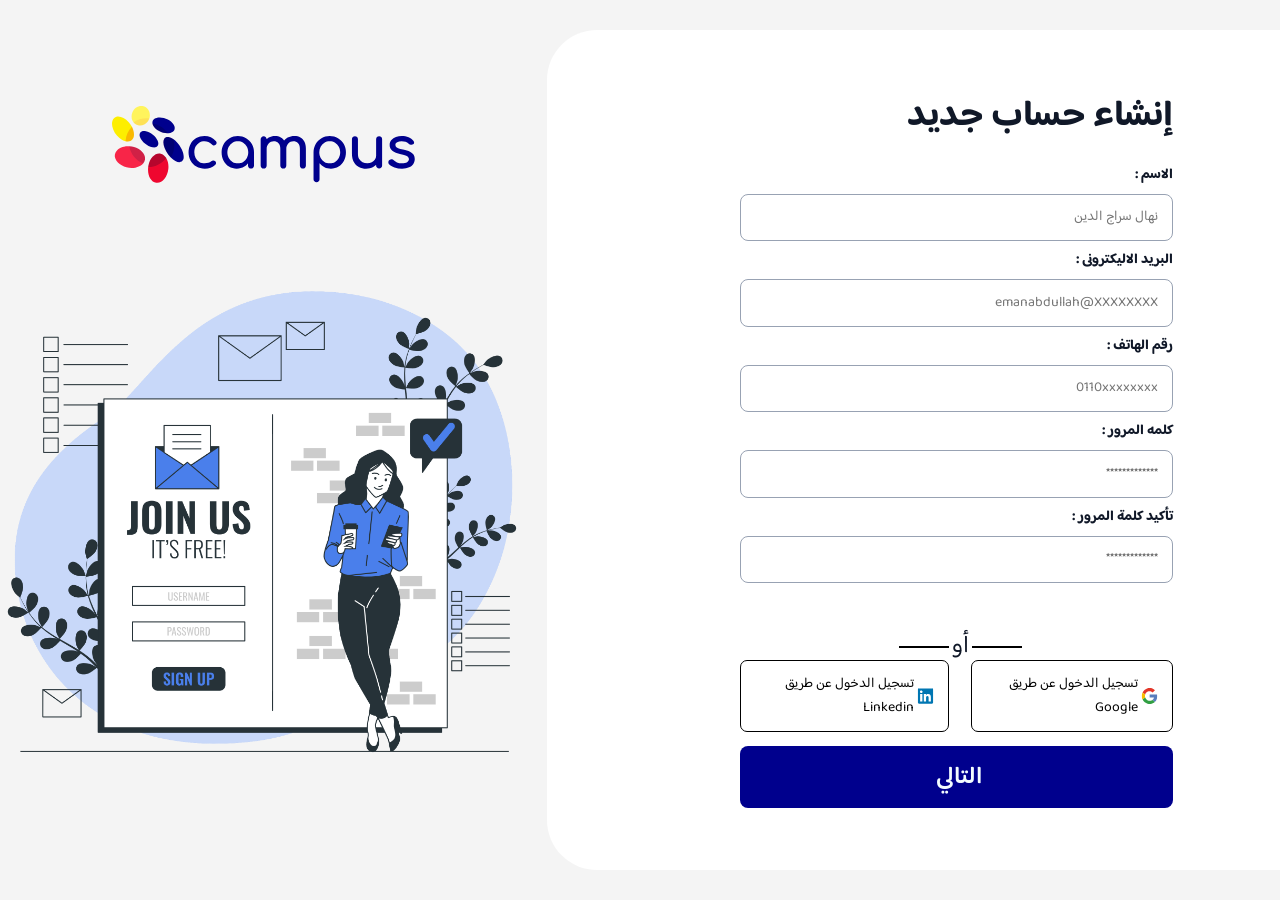
==== sign-up.html @ c1c559bb "sign-up page" ====
<!DOCTYPE html>
<html lang="en">
  <head>
    <meta charset="UTF-8" />
    <meta name="viewport" content="width=device-width, initial-scale=1.0" />
    <link rel="stylesheet" href="/css/all.min.css" />
    <link rel="stylesheet" href="/css/normalies.css" />
    <link rel="stylesheet" href="/css/sign-up.css" />
    <link
      href="https://fonts.googleapis.com/css2?family=Baloo+Bhaijaan+2:wght@400..800&family=Roboto:ital,wght@0,100;0,300;0,400;0,500;0,700;0,900;1,100;1,300;1,400;1,500;1,700;1,900&family=Rubik:ital,wght@0,300..900;1,300..900&family=Sour+Gummy:ital,wght@0,100..900;1,100..900&display=swap"
      rel="stylesheet"
    />

    <link
      href="https://fonts.googleapis.com/css2?family=Baloo+Bhaijaan+2:wght@400..800&family=Poppins:ital,wght@0,100;0,200;0,300;0,400;0,500;0,600;0,700;0,800;0,900;1,100;1,200;1,300;1,400;1,500;1,600;1,700;1,800;1,900&family=Roboto:ital,wght@0,100;0,300;0,400;0,500;0,700;0,900;1,100;1,300;1,400;1,500;1,700;1,900&family=Rubik:ital,wght@0,300..900;1,300..900&family=Sour+Gummy:ital,wght@0,100..900;1,100..900&display=swap"
      rel="stylesheet"
    />
    <title>sign up</title>
  </head>
  <body>
    <div class="sign-up">
      <div class="content">
        <h1>إنشاء حساب جديد</h1>
        <form class="sign-up-form">
          <div>
            <div>
              <label for="name"> الاسم :</label>
              <input
                type="text"
                id="name"
                required
                class="text-color"
                placeholder="نهال سراج الدين "
              />
            </div>
            <div>
              <label for="email">البريد الاليكترونى :</label>
              <input
                type="email"
                id="email"
                required
                class="text-color"
                placeholder="emanabdullah@XXXXXXXX"
              />
            </div>
            <div>
              <label for="phone"> رقم الهاتف :</label>
              <input
                type="tel"
                id="phone"
                required
                class="text-color"
                placeholder="0110xxxxxxxx"
              />
            </div>
            <div>
              <label for="password">كلمه المرور :</label>
              <input
                type="text"
                id="password"
                required
                class="text-color"
                placeholder="*************"
              />
            </div>
            <div>
              <label for="password-confirm"> تأكيد كلمة المرور :</label>
              <input
                type="text"
                id="password-confirm"
                required
                class="text-color"
                placeholder="*************"
              />
            </div>
          </div>
          <div>
            <span class="span2">أو</span>
            <div class="other-methods">
              <div class="google">
                <img src="/images/devicon_google.svg" alt="google" />
                <p>تسجيل الدخول عن طريق Google</p>
              </div>
              <div class="linkedin">
                <img src="/images/devicon_linkedin.svg" alt="linkedin" />
                <p>تسجيل الدخول عن طريق Linkedin</p>
              </div>
            </div>
            <input type="submit" value="التالي " />
          </div>
        </form>
      </div>
      <div class="image">
        <div class="log-in-logo">
          <img src="/images/Group.svg" alt="logo" />
          <img src="/images/Group (1).svg" alt="logo" />
        </div>
        <img src="/images/d9820f5512a57152288c97fc61b2a357.png" alt="Frame" />
      </div>
    </div>
    <script src="sign-up.js"></script>
  </body>
</html>
---- css/normalies.css ----
/*! normalize.css v8.0.1 | MIT License | github.com/necolas/normalize.css */

/* Document
   ========================================================================== */

/**
 * 1. Correct the line height in all browsers.
 * 2. Prevent adjustments of font size after orientation changes in iOS.
 */

 html {
    line-height: 1.15; /* 1 */
    -webkit-text-size-adjust: 100%; /* 2 */
  }
  
  /* Sections
     ========================================================================== */
  
  /**
   * Remove the margin in all browsers.
   */
  
  body {
    margin: 0;
  }
  
  /**
   * Render the `main` element consistently in IE.
   */
  
  main {
    display: block;
  }
  
  /**
   * Correct the font size and margin on `h1` elements within `section` and
   * `article` contexts in Chrome, Firefox, and Safari.
   */
  
  h1 {
    font-size: 2em;
    margin: 0.67em 0;
  }
  
  /* Grouping content
     ========================================================================== */
  
  /**
   * 1. Add the correct box sizing in Firefox.
   * 2. Show the overflow in Edge and IE.
   */
  
  hr {
    box-sizing: content-box; /* 1 */
    height: 0; /* 1 */
    overflow: visible; /* 2 */
  }
  
  /**
   * 1. Correct the inheritance and scaling of font size in all browsers.
   * 2. Correct the odd `em` font sizing in all browsers.
   */
  
  pre {
    font-family: monospace, monospace; /* 1 */
    font-size: 1em; /* 2 */
  }
  
  /* Text-level semantics
     ========================================================================== */
  
  /**
   * Remove the gray background on active links in IE 10.
   */
  
  a {
    background-color: transparent;
  }
  
  /**
   * 1. Remove the bottom border in Chrome 57-
   * 2. Add the correct text decoration in Chrome, Edge, IE, Opera, and Safari.
   */
  
  abbr[title] {
    border-bottom: none; /* 1 */
    text-decoration: underline; /* 2 */
    text-decoration: underline dotted; /* 2 */
  }
  
  /**
   * Add the correct font weight in Chrome, Edge, and Safari.
   */
  
  b,
  strong {
    font-weight: bolder;
  }
  
  /**
   * 1. Correct the inheritance and scaling of font size in all browsers.
   * 2. Correct the odd `em` font sizing in all browsers.
   */
  
  code,
  kbd,
  samp {
    font-family: monospace, monospace; /* 1 */
    font-size: 1em; /* 2 */
  }
  
  /**
   * Add the correct font size in all browsers.
   */
  
  small {
    font-size: 80%;
  }
  
  /**
   * Prevent `sub` and `sup` elements from affecting the line height in
   * all browsers.
   */
  
  sub,
  sup {
    font-size: 75%;
    line-height: 0;
    position: relative;
    vertical-align: baseline;
  }
  
  sub {
    bottom: -0.25em;
  }
  
  sup {
    top: -0.5em;
  }
  
  /* Embedded content
     ========================================================================== */
  
  /**
   * Remove the border on images inside links in IE 10.
   */
  
  img {
    border-style: none;
  }
  
  /* Forms
     ========================================================================== */
  
  /**
   * 1. Change the font styles in all browsers.
   * 2. Remove the margin in Firefox and Safari.
   */
  
  button,
  input,
  optgroup,
  select,
  textarea {
    font-family: inherit; /* 1 */
    font-size: 100%; /* 1 */
    line-height: 1.15; /* 1 */
    margin: 0; /* 2 */
  }
  
  /**
   * Show the overflow in IE.
   * 1. Show the overflow in Edge.
   */
  
  button,
  input { /* 1 */
    overflow: visible;
  }
  
  /**
   * Remove the inheritance of text transform in Edge, Firefox, and IE.
   * 1. Remove the inheritance of text transform in Firefox.
   */
  
  button,
  select { /* 1 */
    text-transform: none;
  }
  
  /**
   * Correct the inability to style clickable types in iOS and Safari.
   */
  
  button,
  [type="button"],
  [type="reset"],
  [type="submit"] {
    -webkit-appearance: button;
  }
  
  /**
   * Remove the inner border and padding in Firefox.
   */
  
  button::-moz-focus-inner,
  [type="button"]::-moz-focus-inner,
  [type="reset"]::-moz-focus-inner,
  [type="submit"]::-moz-focus-inner {
    border-style: none;
    padding: 0;
  }
  
  /**
   * Restore the focus styles unset by the previous rule.
   */
  
  button:-moz-focusring,
  [type="button"]:-moz-focusring,
  [type="reset"]:-moz-focusring,
  [type="submit"]:-moz-focusring {
    outline: 1px dotted ButtonText;
  }
  
  /**
   * Correct the padding in Firefox.
   */
  
  fieldset {
    padding: 0.35em 0.75em 0.625em;
  }
  
  /**
   * 1. Correct the text wrapping in Edge and IE.
   * 2. Correct the color inheritance from `fieldset` elements in IE.
   * 3. Remove the padding so developers are not caught out when they zero out
   *    `fieldset` elements in all browsers.
   */
  
  legend {
    box-sizing: border-box; /* 1 */
    color: inherit; /* 2 */
    display: table; /* 1 */
    max-width: 100%; /* 1 */
    padding: 0; /* 3 */
    white-space: normal; /* 1 */
  }
  
  /**
   * Add the correct vertical alignment in Chrome, Firefox, and Opera.
   */
  
  progress {
    vertical-align: baseline;
  }
  
  /**
   * Remove the default vertical scrollbar in IE 10+.
   */
  
  textarea {
    overflow: auto;
  }
  
  /**
   * 1. Add the correct box sizing in IE 10.
   * 2. Remove the padding in IE 10.
   */
  
  [type="checkbox"],
  [type="radio"] {
    box-sizing: border-box; /* 1 */
    padding: 0; /* 2 */
  }
  
  /**
   * Correct the cursor style of increment and decrement buttons in Chrome.
   */
  
  [type="number"]::-webkit-inner-spin-button,
  [type="number"]::-webkit-outer-spin-button {
    height: auto;
  }
  
  /**
   * 1. Correct the odd appearance in Chrome and Safari.
   * 2. Correct the outline style in Safari.
   */
  
  [type="search"] {
    -webkit-appearance: textfield; /* 1 */
    outline-offset: -2px; /* 2 */
  }
  
  /**
   * Remove the inner padding in Chrome and Safari on macOS.
   */
  
  [type="search"]::-webkit-search-decoration {
    -webkit-appearance: none;
  }
  
  /**
   * 1. Correct the inability to style clickable types in iOS and Safari.
   * 2. Change font properties to `inherit` in Safari.
   */
  
  ::-webkit-file-upload-button {
    -webkit-appearance: button; /* 1 */
    font: inherit; /* 2 */
  }
  
  /* Interactive
     ========================================================================== */
  
  /*
   * Add the correct display in Edge, IE 10+, and Firefox.
   */
  
  details {
    display: block;
  }
  
  /*
   * Add the correct display in all browsers.
   */
  
  summary {
    display: list-item;
  }
  
  /* Misc
     ========================================================================== */
  
  /**
   * Add the correct display in IE 10+.
   */
  
  template {
    display: none;
  }
  
  /**
   * Add the correct display in IE 10.
   */
  
  [hidden] {
    display: none;
  }
---- css/sign-up.css ----
body {
  direction: rtl;
}
* {
  box-sizing: border-box;
}
:root {
  --Gray600: #475467;
  --Mailn-color: #00008d;
  --Gray-900: #101828;
  --White: #fff;
  --main-color: #0000b8;
  --Gray800: var(--Gray-900) #1d2939;
  --Gray500: #667085;
  --Gray400: #98a2b3;
}
.sign-up {
  display: flex;
  justify-content: space-between;
  align-items: center;
  min-height: 100vh;
  /* height: 100vh; */
  box-sizing: border-box;
  background-color: #f4f4f4;
  overflow: hidden;
}
.sign-up h1 {
  color: var(--Gray-900, #101828);
  text-align: right;
  font-family: "Baloo Bhaijaan 2";
  font-size: 36px;
  font-style: normal;
  font-weight: 700;
  line-height: normal;
  margin: 0;
  margin-bottom: 1.11vw;
}
.sign-up .image {
  width: 41.11vw;
  text-align: center;
  height: 100%;
  display: flex;
  flex-direction: column;
  justify-content: space-evenly;
  gap: 80px;
}
.sign-up .image img {
  max-width: 100%;
  max-height: 100%;
  object-fit: contain;
}
.sign-up .image .sign-up-logo {
  padding: 40px 20px 20px;
  display: flex;
  justify-content: center;
  align-items: center;
  align-self: stretch;
}
.sign-up .content {
  height: 100%;
  padding: 4.44vw 8.33vw 4.86vw 15.07vw;
  width: 57.29vw;
  border-bottom-left-radius: 50px;
  border-top-left-radius: 50px;
  background: var(--White, #fff);
}
@media (max-width: 1000px) {
  .sign-up .image {
    display: none;
  }
  .sign-up .content {
    width: 100%;
    /* padding: 16px; */
  }
}
.sign-up .content form {
  display: flex;
  flex-direction: column;
  justify-content: space-between;
}
.sign-up .content form div {
  display: flex;
  flex-direction: column;
  gap: 0.56vw;
}
.sign-up .content form div label {
  color: var(--Gray-900, #101828);
  text-align: right;
  font-family: "Baloo Bhaijaan 2";
  font-size: 14px;
  font-style: normal;
  font-weight: 700;
  line-height: normal;
}
.sign-up .content form div input,
.sign-up .content form div select,
.sign-up .content form div textarea {
  padding: 0.83vw 1.11vw;
  outline: none;
  border-radius: 8px;
  border: 1px solid var(--Gray400, #98a2b3);
  background: #fff;
  overflow: hidden;
}
.sign-up .content form div textarea {
  resize: none;
  height: 6.18vw;
}

.sign-up .content form div select {
  appearance: none;
  background-image: url(/images/arrow-down.svg);
  background-repeat: no-repeat;
  background-position: 1.11vw 0.83vw;
}
.text-color {
  color: var(--Gray500, #667085);
  text-align: right;
  /* Mid- Body/Medium Body - Regula */
  font-family: "Baloo Bhaijaan 2";
  font-size: 14px;
  font-style: normal;
  font-weight: 400;
  line-height: normal;
}
.sign-up .content .span2 {
  color: var(--Gray-900, #101828);
  text-align: center;
  font-family: "Baloo Bhaijaan 2";
  font-size: 24px;
  font-weight: 400;
  display: block;
  margin: 3.89vw auto -0.56vw;
  position: relative;
  left: 0.28vw;
}
.sign-up .content .span2::after {
  left: 20px;
}
.sign-up .content .span2::before {
  right: 20px;
}
.sign-up .content .span2::after,
.sign-up .content .span2::before {
  position: absolute;
  content: "";
  width: 50px;
  height: 2px;
  background-color: #000;
  top: 50%;
  transform: translateY(-50%);
}

.sign-up .content .other-methods {
  display: flex;
  align-items: center;
  gap: 1.67vw;
  flex-direction: row;
  justify-content: space-between;
}
.sign-up .content .other-methods div p {
  margin: 0;
  color: #000;
  font-family: "Baloo Bhaijaan 2";
  font-size: 14px;
  font-style: normal;
  font-weight: 400;
  line-height: normal;
}
.sign-up .content .other-methods div {
  display: flex;
  flex-direction: row;
  padding: 0.83vw 1.11vw;
  align-items: center;
  gap: 0.28vw;
  cursor: pointer;
  border-radius: 7px;
  border: 1px solid;
}
.sign-up .content form input[type="submit"] {
  display: flex;
  padding: 0.83vw 1.11vw;
  justify-content: center;
  align-items: center;
  border-radius: 8px;
  background: var(--Mailn-color, #00008d);
  border: none;
  margin-top: 0.56vw;
  color: #f3fcff;
  text-align: center;
  /* H6/H6-Semi Bold */
  font-family: "Baloo Bhaijaan 2";
  font-size: 24px;
  font-style: normal;
  font-weight: 600;
  line-height: normal;
  cursor: pointer;
}
.mar-top {
  margin-top: 9.16vw !important;
}
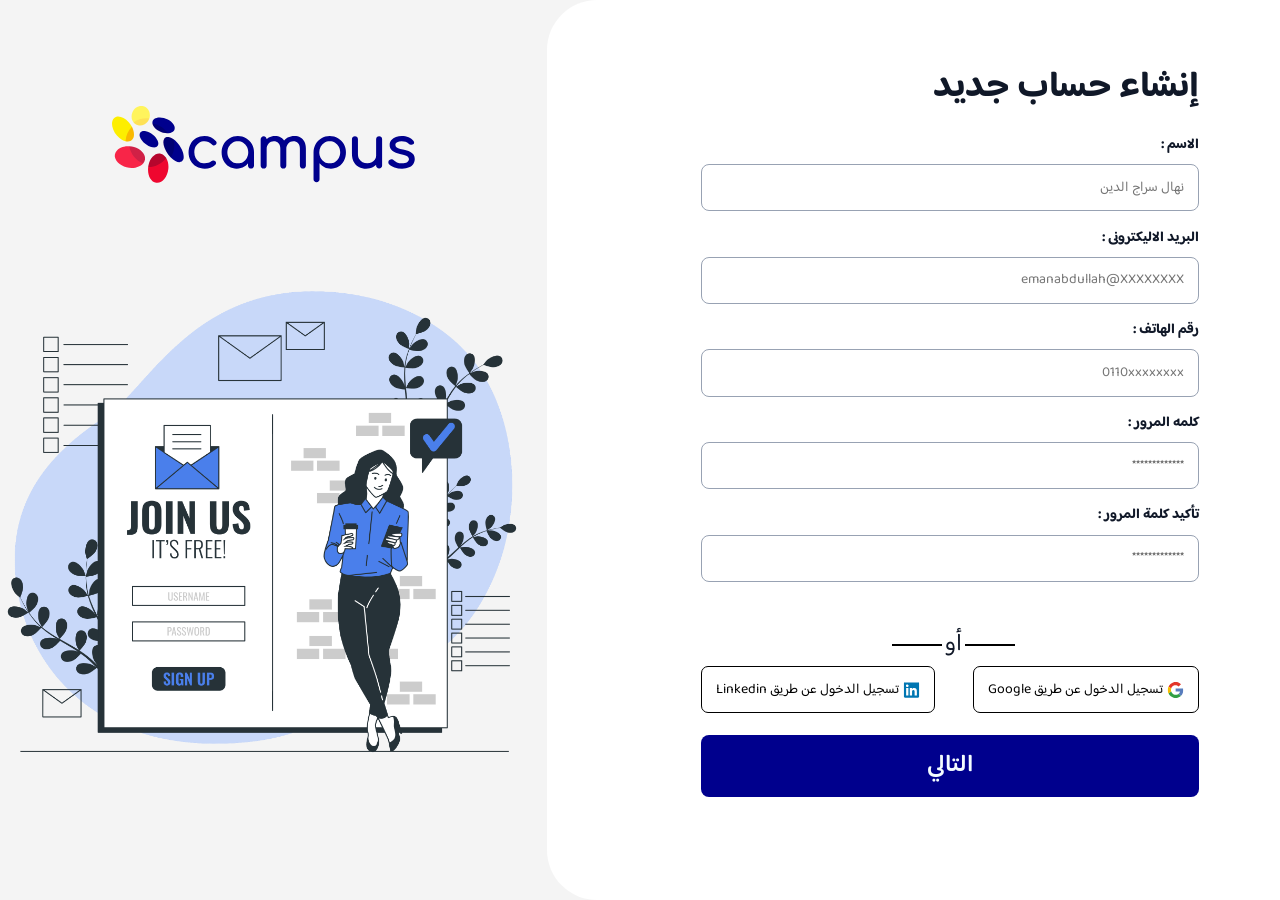
==== commit 68479421: "sign-up" ====
--- a/sign-up.html
+++ b/sign-up.html
@@ -20,76 +20,129 @@
   <body>
     <div class="sign-up">
       <div class="content">
-        <h1>إنشاء حساب جديد</h1>
         <form class="sign-up-form">
-          <div>
+          <div class="sign-up1">
             <div>
-              <label for="name"> الاسم :</label>
-              <input
-                type="text"
-                id="name"
-                required
-                class="text-color"
-                placeholder="نهال سراج الدين "
-              />
+              <h1>إنشاء حساب جديد</h1>
+              <div class="input-field">
+                <label for="name"> الاسم :</label>
+                <input
+                  required
+                  type="text"
+                  name="userName"
+                  id="user-name"
+                  class="text-color"
+                  placeholder="نهال سراج الدين "
+                />
+              </div>
+              <div class="input-field">
+                <label for="email">البريد الاليكترونى :</label>
+                <input
+                  required
+                  type="email"
+                  id="email"
+                  name="email"
+                  class="text-color"
+                  placeholder="emanabdullah@XXXXXXXX"
+                />
+              </div>
+              <div class="input-field">
+                <label for="phone"> رقم الهاتف :</label>
+                <input
+                  required
+                  type="tel"
+                  id="phone"
+                  name="phone"
+                  class="text-color"
+                  placeholder="0110xxxxxxxx"
+                />
+              </div>
+              <div class="input-field">
+                <label for="password">كلمه المرور :</label>
+                <input
+                  required
+                  type="password"
+                  id="password"
+                  name="password"
+                  class="text-color"
+                  placeholder="*************"
+                />
+              </div>
+              <div class="input-field">
+                <label for="password-confirm"> تأكيد كلمة المرور :</label>
+                <input
+                  required
+                  type="password"
+                  id="password-confirm"
+                  name="passwordConfirm"
+                  class="text-color"
+                  placeholder="*************"
+                />
+              </div>
             </div>
             <div>
-              <label for="email">البريد الاليكترونى :</label>
-              <input
-                type="email"
-                id="email"
-                required
-                class="text-color"
-                placeholder="emanabdullah@XXXXXXXX"
-              />
-            </div>
-            <div>
-              <label for="phone"> رقم الهاتف :</label>
-              <input
-                type="tel"
-                id="phone"
-                required
-                class="text-color"
-                placeholder="0110xxxxxxxx"
-              />
-            </div>
-            <div>
-              <label for="password">كلمه المرور :</label>
-              <input
-                type="text"
-                id="password"
-                required
-                class="text-color"
-                placeholder="*************"
-              />
-            </div>
-            <div>
-              <label for="password-confirm"> تأكيد كلمة المرور :</label>
-              <input
-                type="text"
-                id="password-confirm"
-                required
-                class="text-color"
-                placeholder="*************"
-              />
+              <span class="span2">أو</span>
+              <div class="other-methods">
+                <div class="google">
+                  <img src="/images/devicon_google.svg" alt="google" />
+                  <p>تسجيل الدخول عن طريق Google</p>
+                </div>
+                <div class="linkedin">
+                  <img src="/images/devicon_linkedin.svg" alt="linkedin" />
+                  <p>تسجيل الدخول عن طريق Linkedin</p>
+                </div>
+              </div>
+              <input type="button" value="التالي" id="next" class="next" />
             </div>
           </div>
-          <div>
-            <span class="span2">أو</span>
-            <div class="other-methods">
-              <div class="google">
-                <img src="/images/devicon_google.svg" alt="google" />
-                <p>تسجيل الدخول عن طريق Google</p>
+          <div class="sign-up2 heddin-form">
+            <div>
+              <h1>إنشاء حساب جديد</h1>
+              <div class="input-field">
+                <label for="gender"> الجنس :</label>
+                <select name="gender" id="gender" class="text-color">
+                  <option value="female">انثى</option>
+                  <option value="male">ذكر</option>
+                </select>
               </div>
-              <div class="linkedin">
-                <img src="/images/devicon_linkedin.svg" alt="linkedin" />
-                <p>تسجيل الدخول عن طريق Linkedin</p>
+              <div class="input-field">
+                <label for="country">البلد :</label>
+                <input
+                  name="country"
+                  type="text"
+                  id="country"
+                  class="text-color"
+                  placeholder="جمهورية مصر العربية "
+                />
+              </div>
+              <div class="input-field">
+                <label for="specialty"> التخصص :</label>
+                <select name="specialty" id="specialty" class="text-color">
+                  <option value="ui-designer">UI\UX Design</option>
+                  <option value="front-end">frontend developer</option>
+                </select>
+              </div>
+              <div class="input-field">
+                <label for="experience"> عدد سنوات الخبرة :</label>
+                <select name="experience" id="experience" class="text-color">
+                  <option value="one-three">1-3 سنين خبرة</option>
+                  <option value="three-five">3-5 سنين خبرة</option>
+                </select>
+              </div>
+              <div class="input-field">
+                <label for="about"> نبذة عني :</label>
+                <textarea
+                  name="about-me"
+                  id="about"
+                  placeholder="هذا النص هو مثال لنص يمكن أن يستبدل في نفس المساحة، لقد تم توليد هذا النص من مولد النص العربى، حيث يمكنك أن تولد مثل هذا النص أو العديد من النصوص الأخرى إضافة إلى زيادة عدد الحروف التى يولدها التطبيق"
+                ></textarea>
               </div>
             </div>
-            <input type="submit" value="التالي " />
+            <input type="submit" value="التالي " class="mar-top" />
           </div>
         </form>
       </div>
+
       <div class="image">
         <div class="log-in-logo">
           <img src="/images/Group.svg" alt="logo" />
--- a/css/sign-up.css
+++ b/css/sign-up.css
@@ -24,7 +24,7 @@
   background-color: #f4f4f4;
   overflow: hidden;
 }
-.sign-up h1 {
+.sign-up .content h1 {
   color: var(--Gray-900, #101828);
   text-align: right;
   font-family: "Baloo Bhaijaan 2";
@@ -33,7 +33,6 @@
   font-weight: 700;
   line-height: normal;
   margin: 0;
-  margin-bottom: 1.11vw;
 }
 .sign-up .image {
   width: 41.11vw;
@@ -57,31 +56,33 @@
   align-self: stretch;
 }
 .sign-up .content {
-  height: 100%;
-  padding: 4.44vw 8.33vw 4.86vw 15.07vw;
+  min-height: 100vh;
+  /* padding: 4.44vw 8.33vw 4.86vw 15.07vw; */
+  padding: 4.44vw 6.33vw 4.86vw 12.07vw;
   width: 57.29vw;
   border-bottom-left-radius: 50px;
   border-top-left-radius: 50px;
   background: var(--White, #fff);
 }
-@media (max-width: 1000px) {
-  .sign-up .image {
-    display: none;
-  }
-  .sign-up .content {
-    width: 100%;
-    /* padding: 16px; */
-  }
-}
-.sign-up .content form {
+
+.sign-up .content form > div {
   display: flex;
   flex-direction: column;
   justify-content: space-between;
-}
-.sign-up .content form div {
+  gap: 3.88vw;
+}
+.sign-up .content form > div > div {
+  display: flex;
+  flex-direction: column;
+  gap: 1.11vw;
+}
+.sign-up .content form div .input-field {
   display: flex;
   flex-direction: column;
   gap: 0.56vw;
+}
+.heddin-form {
+  display: none !important;
 }
 .sign-up .content form div label {
   color: var(--Gray-900, #101828);
@@ -111,7 +112,7 @@
   appearance: none;
   background-image: url(/images/arrow-down.svg);
   background-repeat: no-repeat;
-  background-position: 1.11vw 0.83vw;
+  background-position: 1.11vw 50%;
 }
 .text-color {
   color: var(--Gray500, #667085);
@@ -123,6 +124,9 @@
   font-weight: 400;
   line-height: normal;
 }
+.sign-up .content form > div > div:nth-child(2) {
+  gap: 0.56vw;
+}
 .sign-up .content .span2 {
   color: var(--Gray-900, #101828);
   text-align: center;
@@ -130,9 +134,10 @@
   font-size: 24px;
   font-weight: 400;
   display: block;
-  margin: 3.89vw auto -0.56vw;
+  margin: auto;
   position: relative;
   left: 0.28vw;
+  top: 0;
 }
 .sign-up .content .span2::after {
   left: 20px;
@@ -177,7 +182,8 @@
   border-radius: 7px;
   border: 1px solid;
 }
-.sign-up .content form input[type="submit"] {
+.sign-up .content form input[type="submit"],
+.sign-up .content form .next {
   display: flex;
   padding: 0.83vw 1.11vw;
   justify-content: center;
@@ -185,7 +191,7 @@
   border-radius: 8px;
   background: var(--Mailn-color, #00008d);
   border: none;
-  margin-top: 0.56vw;
+  margin-top: 1.11vw;
   color: #f3fcff;
   text-align: center;
   /* H6/H6-Semi Bold */
@@ -197,5 +203,93 @@
   cursor: pointer;
 }
 .mar-top {
-  margin-top: 9.16vw !important;
-}
+  margin-top: 4.45vw !important;
+}
+@media (max-width: 1024px) {
+  .sign-up .content {
+    padding: 5.46vw 2.34vw;
+  }
+  .sign-up .content form div textarea {
+    height: 10vw;
+  }
+}
+
+@media (max-width: 767px) {
+  .sign-up .image {
+    display: none;
+  }
+  .sign-up .content {
+    width: 100%;
+    padding: 12.26vw 4.26vw;
+  }
+  .sign-up .content h1 {
+    font-size: 28px;
+  }
+  .sign-up .content form > div > div {
+    padding: 2.26vw;
+  }
+  .sign-up .content form div .input-field {
+    gap: 1vw;
+  }
+  .sign-up .content form div input,
+  .sign-up .content form div select,
+  .sign-up .content form div textarea {
+    padding: 2vw 3vw;
+  }
+  .sign-up .content form div textarea {
+    height: 12vw;
+  }
+  .sign-up .content form input[type="submit"],
+  .sign-up .content form .next {
+    padding: 2vw 3vw;
+    font-size: 20px;
+    margin-top: 3vw;
+  }
+  .sign-up .content .other-methods {
+    justify-content: center;
+    gap: 6.4vw;
+  }
+  .sign-up .content .other-methods div img {
+    width: 24px;
+    height: 24px;
+  }
+  .sign-up .content .other-methods div {
+    padding: 2.13vw 4.26vw;
+  }
+  .sign-up .content .other-methods div p {
+    display: none;
+  }
+}
+
+@media (max-width: 550px) {
+  .sign-up .image {
+    display: none;
+  }
+  .sign-up .content {
+    width: 100%;
+    padding: 12.26vw 4.26vw;
+  }
+  .sign-up .content h1 {
+    font-size: 24px;
+  }
+  .sign-up .content form > div > div {
+    gap: 4.26vw;
+  }
+  .sign-up .content form div .input-field {
+    gap: 2.13vw;
+  }
+  .sign-up .content form div input,
+  .sign-up .content form div select,
+  .sign-up .content form div textarea {
+    padding: 3.2vw 4.26vw;
+  }
+  .sign-up .content form div textarea {
+    height: 30vw;
+  }
+  .sign-up .content form input[type="submit"],
+  .sign-up .content form .next {
+    padding: 3.2vw 4.26vw;
+    font-size: 20px;
+    margin: 4.26vw;
+  }
+}
